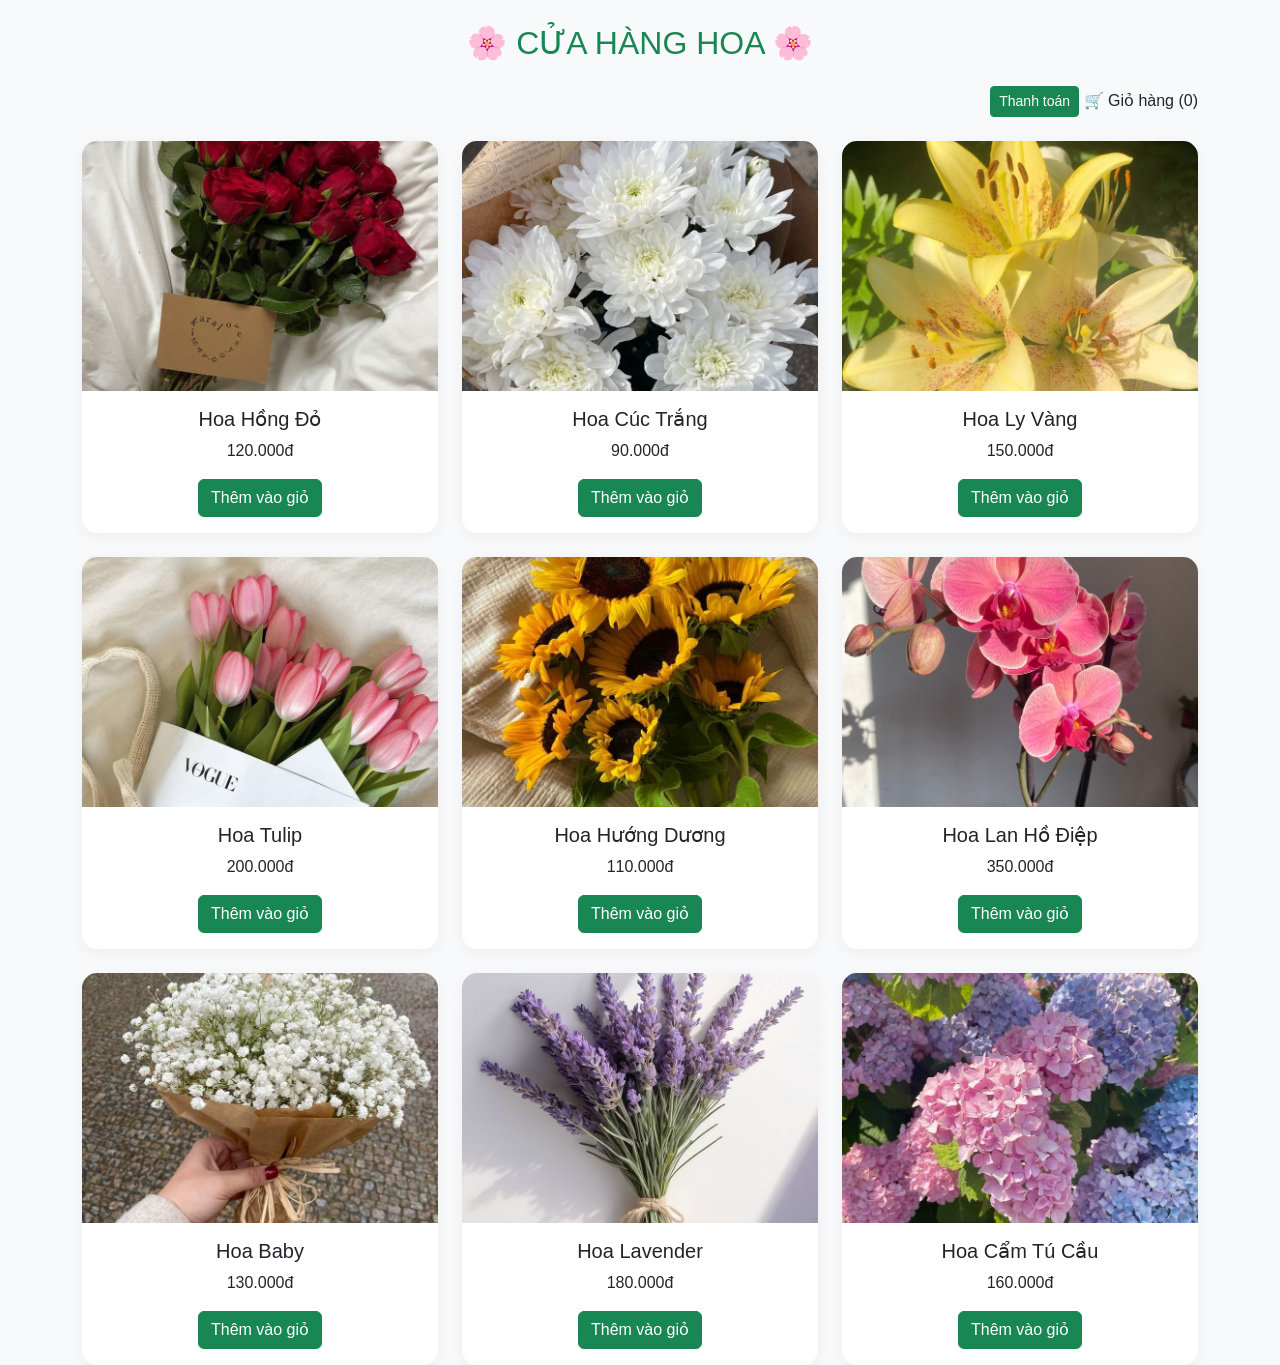
==== index.html @ 5a32d1da "Add files via upload" ====
<!DOCTYPE html>
<html lang="vi">

<head>
    <meta charset="UTF-8">
    <meta name="viewport" content="width=device-width, initial-scale=1.0">
    <title>Cửa Hàng Hoa</title>
    <link href="https://cdn.jsdelivr.net/npm/bootstrap@5.3.3/dist/css/bootstrap.min.css" rel="stylesheet">
    <link rel="stylesheet" href="style.css">
</head>

<body>

<div class="container mt-4">

    <h2 class="text-center text-success mb-4">
        🌸 CỬA HÀNG HOA 🌸
    </h2>

    <div class="position-relative mb-4 text-end">
       <button class="btn btn-sm btn-success w-40" onclick="openCheckout()">Thanh toán</button>
            🛒 Giỏ hàng (<span id="cart-count">0</span>)
        </button>

        <div id="cart-box" class="position-absolute end-0 bg-white border rounded shadow p-3 text-start" 
             style="display: none; width: 320px; z-index: 1000; top: 45px;">
            <h5 class="text-success border-bottom pb-2">Giỏ Hàng Của Bạn</h5>
            
            <div id="cart-items" style="max-height: 300px; overflow-y: auto;">
                <p class="text-muted text-center py-3">Giỏ hàng trống</p>
            </div>

            <div class="mt-3">
                <p class="fw-bold">Tổng tiền: <span id="total" class="text-danger">0</span>đ</p>
                <div class="d-flex gap-2">
                    <button class="btn btn-sm btn-secondary w-50" onclick="clearCart()">Xóa tất cả</button>
                    <button class="btn btn-sm btn-success w-50" onclick="alert('Tính năng thanh toán đang phát triển!')">Thanh toán</button>
                </div>
            </div>
        </div>
    </div>

    <div class="row row-cols-1 row-cols-md-3 g-4">

        <div class="col">
            <div class="card">
                <img src="images/hoa1.jpg" class="card-img-top">
                <div class="card-body text-center">
                    <h5>Hoa Hồng Đỏ</h5>
                    <p>120.000đ</p>
                    <button class="btn btn-success" onclick="addToCart('Hoa Hồng Đỏ', 120000)">
                        Thêm vào giỏ
                    </button>
                </div>
            </div>
        </div>

        <div class="col">
            <div class="card">
                <img src="images/hoa2.jpg" class="card-img-top">
                <div class="card-body text-center">
                    <h5>Hoa Cúc Trắng</h5>
                    <p>90.000đ</p>
                    <button class="btn btn-success" onclick="addToCart('Hoa Cúc Trắng', 90000)">
                        Thêm vào giỏ
                    </button>
                </div>
            </div>
        </div>

        <div class="col">
            <div class="card">
                <img src="images/hoa3.jpg" class="card-img-top">
                <div class="card-body text-center">
                    <h5>Hoa Ly Vàng</h5>
                    <p>150.000đ</p>
                    <button class="btn btn-success" onclick="addToCart('Hoa Ly Vàng', 150000)">
                        Thêm vào giỏ
                    </button>
                </div>
            </div>
        </div>

        <div class="col">
            <div class="card">
                <img src="images/hoa4.jpg" class="card-img-top">
                <div class="card-body text-center">
                    <h5>Hoa Tulip</h5>
                    <p>200.000đ</p>
                    <button class="btn btn-success" onclick="addToCart('Hoa Tulip', 200000)">
                        Thêm vào giỏ
                    </button>
                </div>
            </div>
        </div>

        <div class="col">
            <div class="card">
                <img src="images/hoa5.jpg" class="card-img-top">
                <div class="card-body text-center">
                    <h5>Hoa Hướng Dương</h5>
                    <p>110.000đ</p>
                    <button class="btn btn-success" onclick="addToCart('Hoa Hướng Dương', 110000)">
                        Thêm vào giỏ
                    </button>
                </div>
            </div>
        </div>

        <div class="col">
            <div class="card">
                <img src="images/hoa6.jpg" class="card-img-top">
                <div class="card-body text-center">
                    <h5>Hoa Lan Hồ Điệp</h5>
                    <p>350.000đ</p>
                    <button class="btn btn-success" onclick="addToCart('Hoa Lan Hồ Điệp', 350000)">
                        Thêm vào giỏ
                    </button>
                </div>
            </div>
        </div>

        <div class="col">
            <div class="card">
                <img src="images/hoa7.jpg" class="card-img-top">
                <div class="card-body text-center">
                    <h5>Hoa Baby</h5>
                    <p>130.000đ</p>
                    <button class="btn btn-success" onclick="addToCart('Hoa Baby', 130000)">
                        Thêm vào giỏ
                    </button>
                </div>
            </div>
        </div>

        <div class="col">
            <div class="card">
                <img src="images/hoa8.jpg" class="card-img-top">
                <div class="card-body text-center">
                    <h5>Hoa Lavender</h5>
                    <p>180.000đ</p>
                    <button class="btn btn-success" onclick="addToCart('Hoa Lavender', 180000)">
                        Thêm vào giỏ
                    </button>
                </div>
            </div>
        </div>

        <div class="col">
            <div class="card">
                <img src="images/hoa9.jpg" class="card-img-top">
                <div class="card-body text-center">
                    <h5>Hoa Cẩm Tú Cầu</h5>
                    <p>160.000đ</p>
                    <button class="btn btn-success" onclick="addToCart('Hoa Cẩm Tú Cầu', 160000)">
                        Thêm vào giỏ
                    </button>
                </div>
            </div>
        </div>

    </div>
</div>
<div id="checkout-modal" class="position-fixed top-0 start-0 w-100 h-100 d-none" 
     style="background: rgba(0,0,0,0.5); z-index: 2000; overflow-y: auto;">
    
    <div class="modal-dialog modal-dialog-centered mt-5" style="max-width: 500px; margin: auto;">
        <div class="modal-content bg-white rounded shadow p-4">
            
            <div class="d-flex justify-content-between align-items-center border-bottom pb-2 mb-3">
                <h4 class="text-success mb-0">🧾 Thông Tin Đặt Hàng</h4>
                <button class="btn-close border-0 bg-transparent fw-bold" onclick="closeCheckout()" style="font-size: 20px; cursor: pointer;">✕</button>
            </div>

            <div class="bg-light p-3 rounded mb-3">
                <h6 class="fw-bold text-secondary">Đơn hàng của bạn:</h6>
                <div id="checkout-items" style="max-height: 150px; overflow-y: auto; font-size: 14px;">
                    </div>
                <hr>
                <p class="mb-0 fw-bold text-end">Tổng thanh toán: <span id="checkout-total" class="text-danger">0</span>đ</p>
            </div>

            <form id="checkout-form" onsubmit="confirmOrder(event)">
                <div class="mb-3">
                    <label class="form-label fw-bold">Họ và tên người nhận</label>
                    <input type="text" id="cus-name" class="form-control" placeholder="Nguyễn Văn A" required>
                </div>
                <div class="mb-3">
                    <label class="form-label fw-bold">Số điện thoại</label>
                    <input type="tel" id="cus-phone" class="form-control" placeholder="0901234567" pattern="[0-9]{10}" title="Vui lòng nhập số điện thoại 10 chữ số" required>
                </div>
                <div class="mb-3">
                    <label class="form-label fw-bold">Địa chỉ giao hoa</label>
                    <textarea id="cus-address" class="form-control" rows="2" placeholder="Số 123, Đường ABC, Quận X, TP. Y" required></textarea>
                </div>
                <div class="mb-3">
                    <label class="form-label fw-bold">Phương thức thanh toán</label>
                    <select class="form-select">
                        <option value="cod">Thanh toán khi nhận hàng (COD)</option>
                        <option value="banking">Chuyển khoản ngân hàng (Qua mã QR)</option>
                    </select>
                </div>

                <div class="d-flex gap-2 mt-4">
                    <button type="button" class="btn btn-secondary w-50" onclick="closeCheckout()">Hủy bỏ</button>
                    <button type="submit" class="btn btn-success w-50">Xác nhận đặt hàng</button>
                </div>
            </form>

        </div>
    </div>
</div>
<script src="script.js"></script>

</body>
</html>
---- style.css ----
body {
    font-family: 'Segoe UI', Tahoma, Geneva, Verdana, sans-serif;
    background-color: #f8f9fa;
}

.card {
    border: none;
    border-radius: 15px;
    box-shadow: 0 4px 15px rgba(0,0,0,0.05);
    transition: transform 0.3s ease, box-shadow 0.3s ease;
}

.card:hover {
    transform: translateY(-5px);
    box-shadow: 0 10px 20px rgba(40, 167, 69, 0.15);
}

.card img {
    border-top-left-radius: 15px;
    border-top-right-radius: 15px;
    height: 250px;
    object-fit: cover; 
}

#cart-box {
    border: none !important;
    border-radius: 12px !important;
    box-shadow: 0 10px 30px rgba(0, 0, 0, 0.15) !important;
    background-color: #ffffff;
    transition: all 0.3s ease;
}

#cart-items::-webkit-scrollbar {
    width: 6px;
}
#cart-items::-webkit-scrollbar-track {
    background: #f1f1f1;
    border-radius: 10px;
}
#cart-items::-webkit-scrollbar-thumb {
    background: #28a745;
    border-radius: 10px;
}

#cart-items button {
    font-size: 12px;
    font-weight: bold;
    border-radius: 5px;
}
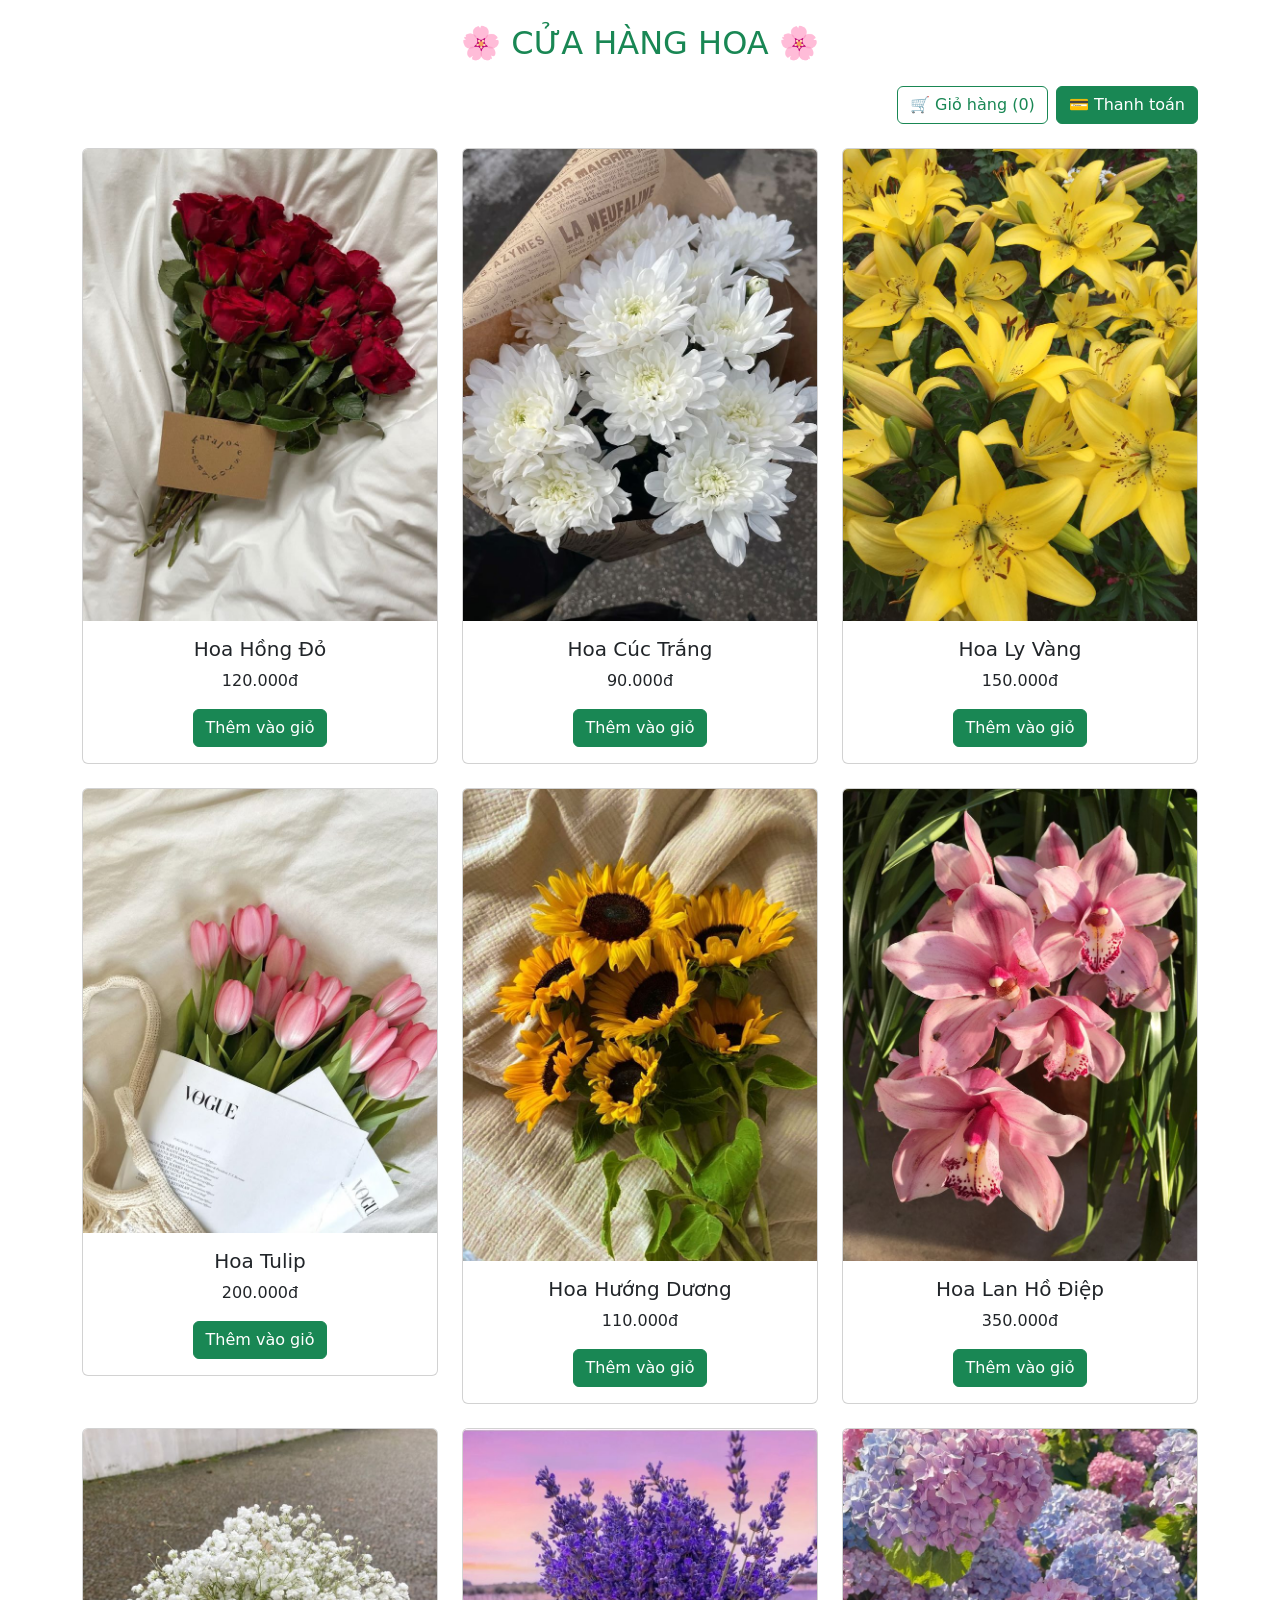
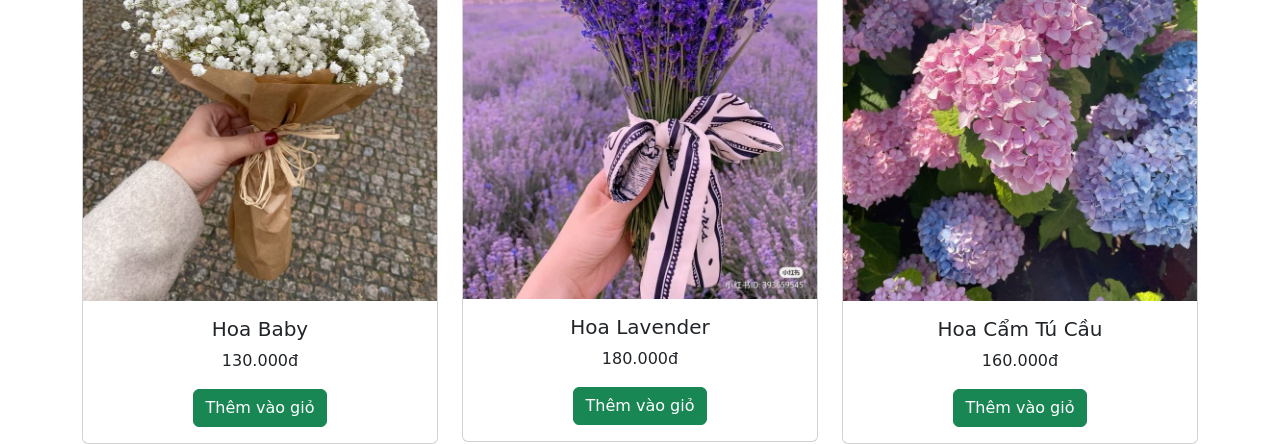
==== commit e8862eea: "Nop bai cuoi ky" ====
--- a/index.html
+++ b/index.html
@@ -1,216 +1,219 @@
-<!DOCTYPE html>
-<html lang="vi">
-
-<head>
-    <meta charset="UTF-8">
-    <meta name="viewport" content="width=device-width, initial-scale=1.0">
-    <title>Cửa Hàng Hoa</title>
-    <link href="https://cdn.jsdelivr.net/npm/bootstrap@5.3.3/dist/css/bootstrap.min.css" rel="stylesheet">
-    <link rel="stylesheet" href="style.css">
-</head>
-
-<body>
-
-<div class="container mt-4">
-
-    <h2 class="text-center text-success mb-4">
-        🌸 CỬA HÀNG HOA 🌸
-    </h2>
-
-    <div class="position-relative mb-4 text-end">
-       <button class="btn btn-sm btn-success w-40" onclick="openCheckout()">Thanh toán</button>
-            🛒 Giỏ hàng (<span id="cart-count">0</span>)
-        </button>
-
-        <div id="cart-box" class="position-absolute end-0 bg-white border rounded shadow p-3 text-start" 
-             style="display: none; width: 320px; z-index: 1000; top: 45px;">
-            <h5 class="text-success border-bottom pb-2">Giỏ Hàng Của Bạn</h5>
-            
-            <div id="cart-items" style="max-height: 300px; overflow-y: auto;">
-                <p class="text-muted text-center py-3">Giỏ hàng trống</p>
-            </div>
-
-            <div class="mt-3">
-                <p class="fw-bold">Tổng tiền: <span id="total" class="text-danger">0</span>đ</p>
-                <div class="d-flex gap-2">
-                    <button class="btn btn-sm btn-secondary w-50" onclick="clearCart()">Xóa tất cả</button>
-                    <button class="btn btn-sm btn-success w-50" onclick="alert('Tính năng thanh toán đang phát triển!')">Thanh toán</button>
-                </div>
-            </div>
-        </div>
-    </div>
-
-    <div class="row row-cols-1 row-cols-md-3 g-4">
-
-        <div class="col">
-            <div class="card">
-                <img src="images/hoa1.jpg" class="card-img-top">
-                <div class="card-body text-center">
-                    <h5>Hoa Hồng Đỏ</h5>
-                    <p>120.000đ</p>
-                    <button class="btn btn-success" onclick="addToCart('Hoa Hồng Đỏ', 120000)">
-                        Thêm vào giỏ
-                    </button>
-                </div>
-            </div>
-        </div>
-
-        <div class="col">
-            <div class="card">
-                <img src="images/hoa2.jpg" class="card-img-top">
-                <div class="card-body text-center">
-                    <h5>Hoa Cúc Trắng</h5>
-                    <p>90.000đ</p>
-                    <button class="btn btn-success" onclick="addToCart('Hoa Cúc Trắng', 90000)">
-                        Thêm vào giỏ
-                    </button>
-                </div>
-            </div>
-        </div>
-
-        <div class="col">
-            <div class="card">
-                <img src="images/hoa3.jpg" class="card-img-top">
-                <div class="card-body text-center">
-                    <h5>Hoa Ly Vàng</h5>
-                    <p>150.000đ</p>
-                    <button class="btn btn-success" onclick="addToCart('Hoa Ly Vàng', 150000)">
-                        Thêm vào giỏ
-                    </button>
-                </div>
-            </div>
-        </div>
-
-        <div class="col">
-            <div class="card">
-                <img src="images/hoa4.jpg" class="card-img-top">
-                <div class="card-body text-center">
-                    <h5>Hoa Tulip</h5>
-                    <p>200.000đ</p>
-                    <button class="btn btn-success" onclick="addToCart('Hoa Tulip', 200000)">
-                        Thêm vào giỏ
-                    </button>
-                </div>
-            </div>
-        </div>
-
-        <div class="col">
-            <div class="card">
-                <img src="images/hoa5.jpg" class="card-img-top">
-                <div class="card-body text-center">
-                    <h5>Hoa Hướng Dương</h5>
-                    <p>110.000đ</p>
-                    <button class="btn btn-success" onclick="addToCart('Hoa Hướng Dương', 110000)">
-                        Thêm vào giỏ
-                    </button>
-                </div>
-            </div>
-        </div>
-
-        <div class="col">
-            <div class="card">
-                <img src="images/hoa6.jpg" class="card-img-top">
-                <div class="card-body text-center">
-                    <h5>Hoa Lan Hồ Điệp</h5>
-                    <p>350.000đ</p>
-                    <button class="btn btn-success" onclick="addToCart('Hoa Lan Hồ Điệp', 350000)">
-                        Thêm vào giỏ
-                    </button>
-                </div>
-            </div>
-        </div>
-
-        <div class="col">
-            <div class="card">
-                <img src="images/hoa7.jpg" class="card-img-top">
-                <div class="card-body text-center">
-                    <h5>Hoa Baby</h5>
-                    <p>130.000đ</p>
-                    <button class="btn btn-success" onclick="addToCart('Hoa Baby', 130000)">
-                        Thêm vào giỏ
-                    </button>
-                </div>
-            </div>
-        </div>
-
-        <div class="col">
-            <div class="card">
-                <img src="images/hoa8.jpg" class="card-img-top">
-                <div class="card-body text-center">
-                    <h5>Hoa Lavender</h5>
-                    <p>180.000đ</p>
-                    <button class="btn btn-success" onclick="addToCart('Hoa Lavender', 180000)">
-                        Thêm vào giỏ
-                    </button>
-                </div>
-            </div>
-        </div>
-
-        <div class="col">
-            <div class="card">
-                <img src="images/hoa9.jpg" class="card-img-top">
-                <div class="card-body text-center">
-                    <h5>Hoa Cẩm Tú Cầu</h5>
-                    <p>160.000đ</p>
-                    <button class="btn btn-success" onclick="addToCart('Hoa Cẩm Tú Cầu', 160000)">
-                        Thêm vào giỏ
-                    </button>
-                </div>
-            </div>
-        </div>
-
-    </div>
-</div>
-<div id="checkout-modal" class="position-fixed top-0 start-0 w-100 h-100 d-none" 
-     style="background: rgba(0,0,0,0.5); z-index: 2000; overflow-y: auto;">
-    
-    <div class="modal-dialog modal-dialog-centered mt-5" style="max-width: 500px; margin: auto;">
-        <div class="modal-content bg-white rounded shadow p-4">
-            
-            <div class="d-flex justify-content-between align-items-center border-bottom pb-2 mb-3">
-                <h4 class="text-success mb-0">🧾 Thông Tin Đặt Hàng</h4>
-                <button class="btn-close border-0 bg-transparent fw-bold" onclick="closeCheckout()" style="font-size: 20px; cursor: pointer;">✕</button>
-            </div>
-
-            <div class="bg-light p-3 rounded mb-3">
-                <h6 class="fw-bold text-secondary">Đơn hàng của bạn:</h6>
-                <div id="checkout-items" style="max-height: 150px; overflow-y: auto; font-size: 14px;">
-                    </div>
-                <hr>
-                <p class="mb-0 fw-bold text-end">Tổng thanh toán: <span id="checkout-total" class="text-danger">0</span>đ</p>
-            </div>
-
-            <form id="checkout-form" onsubmit="confirmOrder(event)">
-                <div class="mb-3">
-                    <label class="form-label fw-bold">Họ và tên người nhận</label>
-                    <input type="text" id="cus-name" class="form-control" placeholder="Nguyễn Văn A" required>
-                </div>
-                <div class="mb-3">
-                    <label class="form-label fw-bold">Số điện thoại</label>
-                    <input type="tel" id="cus-phone" class="form-control" placeholder="0901234567" pattern="[0-9]{10}" title="Vui lòng nhập số điện thoại 10 chữ số" required>
-                </div>
-                <div class="mb-3">
-                    <label class="form-label fw-bold">Địa chỉ giao hoa</label>
-                    <textarea id="cus-address" class="form-control" rows="2" placeholder="Số 123, Đường ABC, Quận X, TP. Y" required></textarea>
-                </div>
-                <div class="mb-3">
-                    <label class="form-label fw-bold">Phương thức thanh toán</label>
-                    <select class="form-select">
-                        <option value="cod">Thanh toán khi nhận hàng (COD)</option>
-                        <option value="banking">Chuyển khoản ngân hàng (Qua mã QR)</option>
-                    </select>
-                </div>
-
-                <div class="d-flex gap-2 mt-4">
-                    <button type="button" class="btn btn-secondary w-50" onclick="closeCheckout()">Hủy bỏ</button>
-                    <button type="submit" class="btn btn-success w-50">Xác nhận đặt hàng</button>
-                </div>
-            </form>
-
-        </div>
-    </div>
-</div>
-<script src="script.js"></script>
-
-</body>
+<!DOCTYPE html>
+<html lang="vi">
+
+<head>
+    <meta charset="UTF-8">
+    <meta name="viewport" content="width=device-width, initial-scale=1.0">
+    <title>Cửa Hàng Hoa</title>
+    <link href="https://cdn.jsdelivr.net/npm/bootstrap@5.3.3/dist/css/bootstrap.min.css" rel="stylesheet">
+    <link rel="stylesheet" href="style.css">
+</head>
+
+<body>
+
+<div class="container mt-4">
+
+    <h2 class="text-center text-success mb-4">
+        🌸 CỬA HÀNG HOA 🌸
+    </h2>
+<div class="d-flex justify-content-end gap-2 mb-4">
+        <button class="btn btn-outline-success position-relative" onclick="toggleCartBox()">
+            🛒 Giỏ hàng (<span id="cart-count">0</span>)
+        </button>
+        
+        <button class="btn btn-success" onclick="openCheckout()">
+            💳 Thanh toán
+        </button>
+
+        <div id="cart-box" class="position-absolute end-0 bg-white border rounded shadow p-3 text-start" 
+             style="display: none; width: 320px; z-index: 1000; top: 45px;">
+            <h5 class="text-success border-bottom pb-2">Giỏ Hàng Của Bạn</h5>
+            
+            <div id="cart-items" style="max-height: 300px; overflow-y: auto;">
+                <p class="text-muted text-center py-3">Giỏ hàng trống</p>
+            </div>
+
+            <div class="mt-3">
+                <p class="fw-bold">Tổng tiền: <span id="total" class="text-danger">0</span>đ</p>
+                <div class="d-flex gap-2">
+                    <button class="btn btn-sm btn-secondary w-50" onclick="clearCart()">Xóa tất cả</button>
+                    <button class="btn btn-sm btn-success w-50" onclick="openCheckout()">Thanh toán</button>
+                </div>
+            </div>
+        </div>
+    </div>
+    
+    <div class="row row-cols-1 row-cols-md-3 g-4">
+
+        <div class="col">
+            <div class="card">
+                <img src="assets/images/hoa1.jpg" class="card-img-top">
+                <div class="card-body text-center">
+                    <h5>Hoa Hồng Đỏ</h5>
+                    <p>120.000đ</p>
+                    <button class="btn btn-success" onclick="addToCart('Hoa Hồng Đỏ', 120000)">
+                        Thêm vào giỏ
+                    </button>
+                </div>
+            </div>
+        </div>
+
+        <div class="col">
+            <div class="card">
+                <img src="assets/images/hoa2.jpg" class="card-img-top">
+                <div class="card-body text-center">
+                    <h5>Hoa Cúc Trắng</h5>
+                    <p>90.000đ</p>
+                    <button class="btn btn-success" onclick="addToCart('Hoa Cúc Trắng', 90000)">
+                        Thêm vào giỏ
+                    </button>
+                </div>
+            </div>
+        </div>
+
+        <div class="col">
+            <div class="card">
+                <img src="assets/images/hoa3.jpg" class="card-img-top">
+                <div class="card-body text-center">
+                    <h5>Hoa Ly Vàng</h5>
+                    <p>150.000đ</p>
+                    <button class="btn btn-success" onclick="addToCart('Hoa Ly Vàng', 150000)">
+                        Thêm vào giỏ
+                    </button>
+                </div>
+            </div>
+        </div>
+
+        <div class="col">
+            <div class="card">
+                <img src="assets/images/hoa4.jpg" class="card-img-top">
+                <div class="card-body text-center">
+                    <h5>Hoa Tulip</h5>
+                    <p>200.000đ</p>
+                    <button class="btn btn-success" onclick="addToCart('Hoa Tulip', 200000)">
+                        Thêm vào giỏ
+                    </button>
+                </div>
+            </div>
+        </div>
+
+        <div class="col">
+            <div class="card">
+                <img src="assets/images/hoa5.jpg" class="card-img-top">
+                <div class="card-body text-center">
+                    <h5>Hoa Hướng Dương</h5>
+                    <p>110.000đ</p>
+                    <button class="btn btn-success" onclick="addToCart('Hoa Hướng Dương', 110000)">
+                        Thêm vào giỏ
+                    </button>
+                </div>
+            </div>
+        </div>
+
+        <div class="col">
+            <div class="card">
+                <img src="assets/images/hoa6.jpg" class="card-img-top">
+                <div class="card-body text-center">
+                    <h5>Hoa Lan Hồ Điệp</h5>
+                    <p>350.000đ</p>
+                    <button class="btn btn-success" onclick="addToCart('Hoa Lan Hồ Điệp', 350000)">
+                        Thêm vào giỏ
+                    </button>
+                </div>
+            </div>
+        </div>
+
+        <div class="col">
+            <div class="card">
+                <img src="assets/images/hoa7.jpg" class="card-img-top">
+                <div class="card-body text-center">
+                    <h5>Hoa Baby</h5>
+                    <p>130.000đ</p>
+                    <button class="btn btn-success" onclick="addToCart('Hoa Baby', 130000)">
+                        Thêm vào giỏ
+                    </button>
+                </div>
+            </div>
+        </div>
+
+        <div class="col">
+            <div class="card">
+                <img src="assets/images/hoa8.jpg" class="card-img-top">
+                <div class="card-body text-center">
+                    <h5>Hoa Lavender</h5>
+                    <p>180.000đ</p>
+                    <button class="btn btn-success" onclick="addToCart('Hoa Lavender', 180000)">
+                        Thêm vào giỏ
+                    </button>
+                </div>
+            </div>
+        </div>
+
+        <div class="col">
+            <div class="card">
+                <img src="assets/images/hoa9.jpg" class="card-img-top">
+                <div class="card-body text-center">
+                    <h5>Hoa Cẩm Tú Cầu</h5>
+                    <p>160.000đ</p>
+                    <button class="btn btn-success" onclick="addToCart('Hoa Cẩm Tú Cầu', 160000)">
+                        Thêm vào giỏ
+                    </button>
+                </div>
+            </div>
+        </div>
+
+    </div>
+</div>
+<div id="checkout-modal" class="position-fixed top-0 start-0 w-100 h-100 d-none" 
+     style="background: rgba(0,0,0,0.5); z-index: 2000; overflow-y: auto;">
+    
+    <div class="modal-dialog modal-dialog-centered mt-5" style="max-width: 500px; margin: auto;">
+        <div class="modal-content bg-white rounded shadow p-4">
+            
+            <div class="d-flex justify-content-between align-items-center border-bottom pb-2 mb-3">
+                <h4 class="text-success mb-0">🧾 Thông Tin Đặt Hàng</h4>
+                <button class="btn-close border-0 bg-transparent fw-bold" onclick="closeCheckout()" style="font-size: 20px; cursor: pointer;">✕</button>
+            </div>
+
+            <div class="bg-light p-3 rounded mb-3">
+                <h6 class="fw-bold text-secondary">Đơn hàng của bạn:</h6>
+                <div id="checkout-items" style="max-height: 150px; overflow-y: auto; font-size: 14px;">
+                    </div>
+                <hr>
+                <p class="mb-0 fw-bold text-end">Tổng thanh toán: <span id="checkout-total" class="text-danger">0</span>đ</p>
+            </div>
+
+            <form id="checkout-form" onsubmit="confirmOrder(event)">
+                <div class="mb-3">
+                    <label class="form-label fw-bold">Họ và tên người nhận</label>
+                    <input type="text" id="cus-name" class="form-control" placeholder="Nguyễn Văn A" required>
+                </div>
+                <div class="mb-3">
+                    <label class="form-label fw-bold">Số điện thoại</label>
+                    <input type="tel" id="cus-phone" class="form-control" placeholder="0901234567" pattern="[0-9]{10}" title="Vui lòng nhập số điện thoại 10 chữ số" required>
+                </div>
+                <div class="mb-3">
+                    <label class="form-label fw-bold">Địa chỉ giao hoa</label>
+                    <textarea id="cus-address" class="form-control" rows="2" placeholder="Số 123, Đường ABC, Quận X, TP. Y" required></textarea>
+                </div>
+                <div class="mb-3">
+                    <label class="form-label fw-bold">Phương thức thanh toán</label>
+                    <select class="form-select">
+                        <option value="cod">Thanh toán khi nhận hàng (COD)</option>
+                        <option value="banking">Chuyển khoản ngân hàng (Qua mã QR)</option>
+                    </select>
+                </div>
+
+                <div class="d-flex gap-2 mt-4">
+                    <button type="button" class="btn btn-secondary w-50" onclick="closeCheckout()">Hủy bỏ</button>
+                    <button type="submit" class="btn btn-success w-50">Xác nhận đặt hàng</button>
+                </div>
+            </form>
+
+        </div>
+    </div>
+</div>
+<script src="script.js"></script>
+
+</body>
 </html>
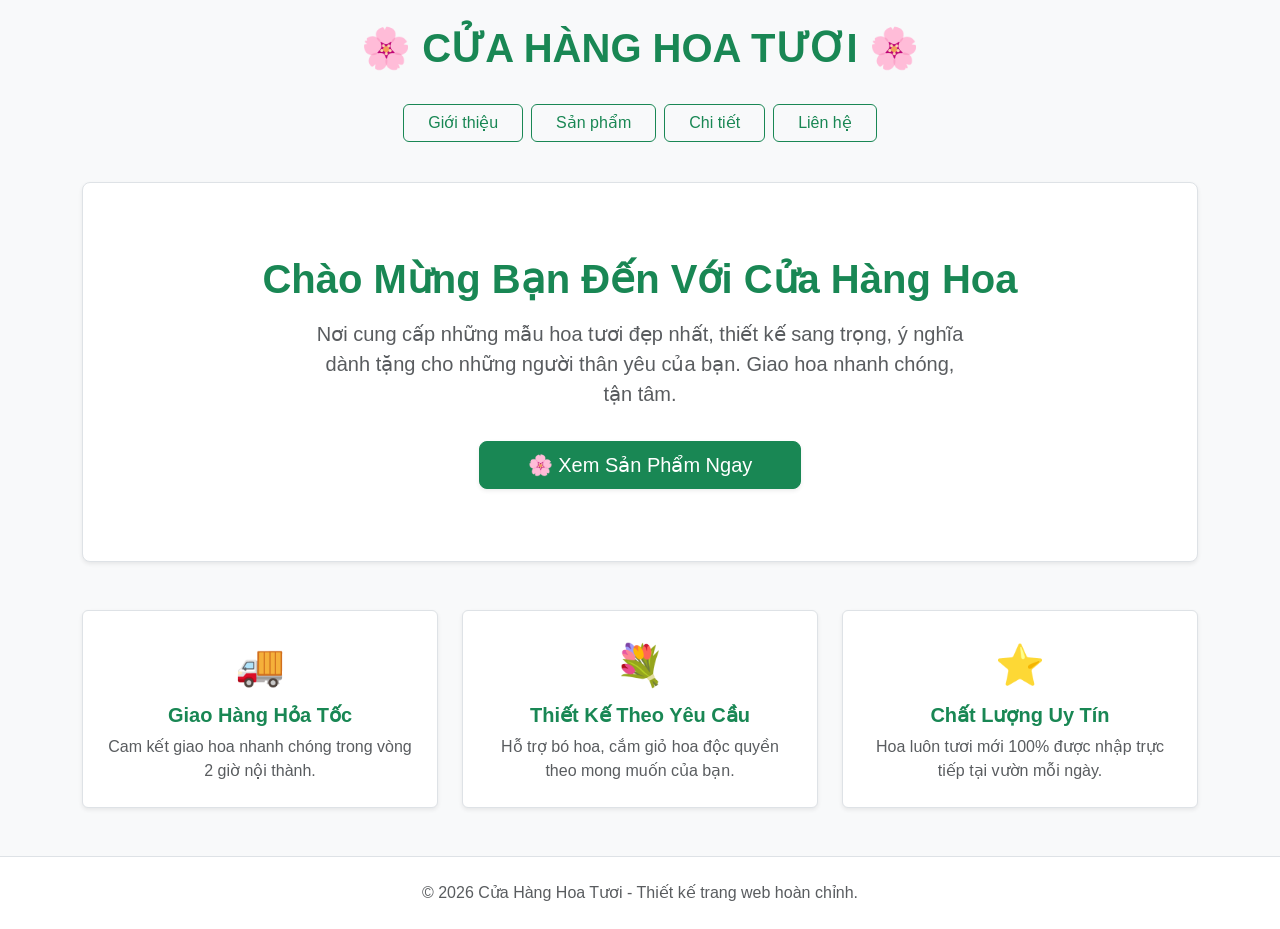
==== commit 996394b3: "Sửa lỗi menu điều hướng trang chủ và đồng bộ các trang con" ====
--- a/index.html
+++ b/index.html
@@ -1,219 +1,68 @@
 <!DOCTYPE html>
 <html lang="vi">
-
 <head>
     <meta charset="UTF-8">
     <meta name="viewport" content="width=device-width, initial-scale=1.0">
-    <title>Cửa Hàng Hoa</title>
+    <title>Trang Chủ - Cửa Hàng Hoa</title>
     <link href="https://cdn.jsdelivr.net/npm/bootstrap@5.3.3/dist/css/bootstrap.min.css" rel="stylesheet">
-    <link rel="stylesheet" href="style.css">
+    <link rel="stylesheet" href="css/style.css">
 </head>
+<body class="bg-light">
 
-<body>
+    <div class="container mt-4">
+        <h1 class="text-center text-success fw-bold mb-3">🌸 CỬA HÀNG HOA TƯƠI 🌸</h1>
+    </div>
 
-<div class="container mt-4">
+    <nav class="d-flex justify-content-center gap-2 p-3 mb-4">
+        <a href="html/gioi-thieu.html" class="btn btn-outline-success px-4">Giới thiệu</a>
+        <a href="html/san-pham.html" class="btn btn-outline-success px-4">Sản phẩm</a>
+        <a href="html/chi-tiet.html" class="btn btn-outline-success px-4">Chi tiết</a>
+        <a href="html/lien-he.html" class="btn btn-outline-success px-4">Liên hệ</a>
+    </nav>
 
-    <h2 class="text-center text-success mb-4">
-        🌸 CỬA HÀNG HOA 🌸
-    </h2>
-<div class="d-flex justify-content-end gap-2 mb-4">
-        <button class="btn btn-outline-success position-relative" onclick="toggleCartBox()">
-            🛒 Giỏ hàng (<span id="cart-count">0</span>)
-        </button>
-        
-        <button class="btn btn-success" onclick="openCheckout()">
-            💳 Thanh toán
-        </button>
+    <div class="container">
+        <div class="p-5 mb-4 bg-white rounded-3 shadow-sm border text-center">
+            <div class="container-fluid py-4">
+                <h2 class="display-6 fw-bold text-success">Chào Mừng Bạn Đến Với Cửa Hàng Hoa</h2>
+                <p class="col-md-8 mx-auto fs-5 text-muted mt-3">
+                    Nơi cung cấp những mẫu hoa tươi đẹp nhất, thiết kế sang trọng, ý nghĩa dành tặng cho những người thân yêu của bạn. Giao hoa nhanh chóng, tận tâm.
+                </p>
+                <a href="html/san-pham.html" class="btn btn-success btn-lg mt-3 px-5 shadow-sm">
+                    🌸 Xem Sản Phẩm Ngay
+                </a>
+            </div>
+        </div>
+    </div>
 
-        <div id="cart-box" class="position-absolute end-0 bg-white border rounded shadow p-3 text-start" 
-             style="display: none; width: 320px; z-index: 1000; top: 45px;">
-            <h5 class="text-success border-bottom pb-2">Giỏ Hàng Của Bạn</h5>
-            
-            <div id="cart-items" style="max-height: 300px; overflow-y: auto;">
-                <p class="text-muted text-center py-3">Giỏ hàng trống</p>
+    <div class="container my-5">
+        <div class="row g-4 text-center">
+            <div class="col-md-4">
+                <div class="p-4 bg-white rounded shadow-sm border h-100">
+                    <div class="fs-1 mb-2">🚚</div>
+                    <h5 class="fw-bold text-success">Giao Hàng Hỏa Tốc</h5>
+                    <p class="text-muted mb-0">Cam kết giao hoa nhanh chóng trong vòng 2 giờ nội thành.</p>
+                </div>
             </div>
-
-            <div class="mt-3">
-                <p class="fw-bold">Tổng tiền: <span id="total" class="text-danger">0</span>đ</p>
-                <div class="d-flex gap-2">
-                    <button class="btn btn-sm btn-secondary w-50" onclick="clearCart()">Xóa tất cả</button>
-                    <button class="btn btn-sm btn-success w-50" onclick="openCheckout()">Thanh toán</button>
+            <div class="col-md-4">
+                <div class="p-4 bg-white rounded shadow-sm border h-100">
+                    <div class="fs-1 mb-2">💐</div>
+                    <h5 class="fw-bold text-success">Thiết Kế Theo Yêu Cầu</h5>
+                    <p class="text-muted mb-0">Hỗ trợ bó hoa, cắm giỏ hoa độc quyền theo mong muốn của bạn.</p>
+                </div>
+            </div>
+            <div class="col-md-4">
+                <div class="p-4 bg-white rounded shadow-sm border h-100">
+                    <div class="fs-1 mb-2">⭐</div>
+                    <h5 class="fw-bold text-success">Chất Lượng Uy Tín</h5>
+                    <p class="text-muted mb-0">Hoa luôn tươi mới 100% được nhập trực tiếp tại vườn mỗi ngày.</p>
                 </div>
             </div>
         </div>
     </div>
-    
-    <div class="row row-cols-1 row-cols-md-3 g-4">
 
-        <div class="col">
-            <div class="card">
-                <img src="assets/images/hoa1.jpg" class="card-img-top">
-                <div class="card-body text-center">
-                    <h5>Hoa Hồng Đỏ</h5>
-                    <p>120.000đ</p>
-                    <button class="btn btn-success" onclick="addToCart('Hoa Hồng Đỏ', 120000)">
-                        Thêm vào giỏ
-                    </button>
-                </div>
-            </div>
-        </div>
-
-        <div class="col">
-            <div class="card">
-                <img src="assets/images/hoa2.jpg" class="card-img-top">
-                <div class="card-body text-center">
-                    <h5>Hoa Cúc Trắng</h5>
-                    <p>90.000đ</p>
-                    <button class="btn btn-success" onclick="addToCart('Hoa Cúc Trắng', 90000)">
-                        Thêm vào giỏ
-                    </button>
-                </div>
-            </div>
-        </div>
-
-        <div class="col">
-            <div class="card">
-                <img src="assets/images/hoa3.jpg" class="card-img-top">
-                <div class="card-body text-center">
-                    <h5>Hoa Ly Vàng</h5>
-                    <p>150.000đ</p>
-                    <button class="btn btn-success" onclick="addToCart('Hoa Ly Vàng', 150000)">
-                        Thêm vào giỏ
-                    </button>
-                </div>
-            </div>
-        </div>
-
-        <div class="col">
-            <div class="card">
-                <img src="assets/images/hoa4.jpg" class="card-img-top">
-                <div class="card-body text-center">
-                    <h5>Hoa Tulip</h5>
-                    <p>200.000đ</p>
-                    <button class="btn btn-success" onclick="addToCart('Hoa Tulip', 200000)">
-                        Thêm vào giỏ
-                    </button>
-                </div>
-            </div>
-        </div>
-
-        <div class="col">
-            <div class="card">
-                <img src="assets/images/hoa5.jpg" class="card-img-top">
-                <div class="card-body text-center">
-                    <h5>Hoa Hướng Dương</h5>
-                    <p>110.000đ</p>
-                    <button class="btn btn-success" onclick="addToCart('Hoa Hướng Dương', 110000)">
-                        Thêm vào giỏ
-                    </button>
-                </div>
-            </div>
-        </div>
-
-        <div class="col">
-            <div class="card">
-                <img src="assets/images/hoa6.jpg" class="card-img-top">
-                <div class="card-body text-center">
-                    <h5>Hoa Lan Hồ Điệp</h5>
-                    <p>350.000đ</p>
-                    <button class="btn btn-success" onclick="addToCart('Hoa Lan Hồ Điệp', 350000)">
-                        Thêm vào giỏ
-                    </button>
-                </div>
-            </div>
-        </div>
-
-        <div class="col">
-            <div class="card">
-                <img src="assets/images/hoa7.jpg" class="card-img-top">
-                <div class="card-body text-center">
-                    <h5>Hoa Baby</h5>
-                    <p>130.000đ</p>
-                    <button class="btn btn-success" onclick="addToCart('Hoa Baby', 130000)">
-                        Thêm vào giỏ
-                    </button>
-                </div>
-            </div>
-        </div>
-
-        <div class="col">
-            <div class="card">
-                <img src="assets/images/hoa8.jpg" class="card-img-top">
-                <div class="card-body text-center">
-                    <h5>Hoa Lavender</h5>
-                    <p>180.000đ</p>
-                    <button class="btn btn-success" onclick="addToCart('Hoa Lavender', 180000)">
-                        Thêm vào giỏ
-                    </button>
-                </div>
-            </div>
-        </div>
-
-        <div class="col">
-            <div class="card">
-                <img src="assets/images/hoa9.jpg" class="card-img-top">
-                <div class="card-body text-center">
-                    <h5>Hoa Cẩm Tú Cầu</h5>
-                    <p>160.000đ</p>
-                    <button class="btn btn-success" onclick="addToCart('Hoa Cẩm Tú Cầu', 160000)">
-                        Thêm vào giỏ
-                    </button>
-                </div>
-            </div>
-        </div>
-
-    </div>
-</div>
-<div id="checkout-modal" class="position-fixed top-0 start-0 w-100 h-100 d-none" 
-     style="background: rgba(0,0,0,0.5); z-index: 2000; overflow-y: auto;">
-    
-    <div class="modal-dialog modal-dialog-centered mt-5" style="max-width: 500px; margin: auto;">
-        <div class="modal-content bg-white rounded shadow p-4">
-            
-            <div class="d-flex justify-content-between align-items-center border-bottom pb-2 mb-3">
-                <h4 class="text-success mb-0">🧾 Thông Tin Đặt Hàng</h4>
-                <button class="btn-close border-0 bg-transparent fw-bold" onclick="closeCheckout()" style="font-size: 20px; cursor: pointer;">✕</button>
-            </div>
-
-            <div class="bg-light p-3 rounded mb-3">
-                <h6 class="fw-bold text-secondary">Đơn hàng của bạn:</h6>
-                <div id="checkout-items" style="max-height: 150px; overflow-y: auto; font-size: 14px;">
-                    </div>
-                <hr>
-                <p class="mb-0 fw-bold text-end">Tổng thanh toán: <span id="checkout-total" class="text-danger">0</span>đ</p>
-            </div>
-
-            <form id="checkout-form" onsubmit="confirmOrder(event)">
-                <div class="mb-3">
-                    <label class="form-label fw-bold">Họ và tên người nhận</label>
-                    <input type="text" id="cus-name" class="form-control" placeholder="Nguyễn Văn A" required>
-                </div>
-                <div class="mb-3">
-                    <label class="form-label fw-bold">Số điện thoại</label>
-                    <input type="tel" id="cus-phone" class="form-control" placeholder="0901234567" pattern="[0-9]{10}" title="Vui lòng nhập số điện thoại 10 chữ số" required>
-                </div>
-                <div class="mb-3">
-                    <label class="form-label fw-bold">Địa chỉ giao hoa</label>
-                    <textarea id="cus-address" class="form-control" rows="2" placeholder="Số 123, Đường ABC, Quận X, TP. Y" required></textarea>
-                </div>
-                <div class="mb-3">
-                    <label class="form-label fw-bold">Phương thức thanh toán</label>
-                    <select class="form-select">
-                        <option value="cod">Thanh toán khi nhận hàng (COD)</option>
-                        <option value="banking">Chuyển khoản ngân hàng (Qua mã QR)</option>
-                    </select>
-                </div>
-
-                <div class="d-flex gap-2 mt-4">
-                    <button type="button" class="btn btn-secondary w-50" onclick="closeCheckout()">Hủy bỏ</button>
-                    <button type="submit" class="btn btn-success w-50">Xác nhận đặt hàng</button>
-                </div>
-            </form>
-
-        </div>
-    </div>
-</div>
-<script src="script.js"></script>
+    <footer class="text-center py-4 bg-white border-top text-muted mt-5">
+        <p class="mb-0">© 2026 Cửa Hàng Hoa Tươi - Thiết kế trang web hoàn chỉnh.</p>
+    </footer>
 
 </body>
 </html>
--- a/css/style.css
+++ b/css/style.css
@@ -0,0 +1,49 @@
+body {
+    font-family: 'Segoe UI', Tahoma, Geneva, Verdana, sans-serif;
+    background-color: #f8f9fa;
+}
+
+.card {
+    border: none;
+    border-radius: 15px;
+    box-shadow: 0 4px 15px rgba(0,0,0,0.05);
+    transition: transform 0.3s ease, box-shadow 0.3s ease;
+}
+
+.card:hover {
+    transform: translateY(-5px);
+    box-shadow: 0 10px 20px rgba(40, 167, 69, 0.15);
+}
+
+.card img {
+    border-top-left-radius: 15px;
+    border-top-right-radius: 15px;
+    height: 250px;
+    object-fit: cover; 
+}
+
+#cart-box {
+    border: none !important;
+    border-radius: 12px !important;
+    box-shadow: 0 10px 30px rgba(0, 0, 0, 0.15) !important;
+    background-color: #ffffff;
+    transition: all 0.3s ease;
+}
+
+#cart-items::-webkit-scrollbar {
+    width: 6px;
+}
+#cart-items::-webkit-scrollbar-track {
+    background: #f1f1f1;
+    border-radius: 10px;
+}
+#cart-items::-webkit-scrollbar-thumb {
+    background: #28a745;
+    border-radius: 10px;
+}
+
+#cart-items button {
+    font-size: 12px;
+    font-weight: bold;
+    border-radius: 5px;
+}
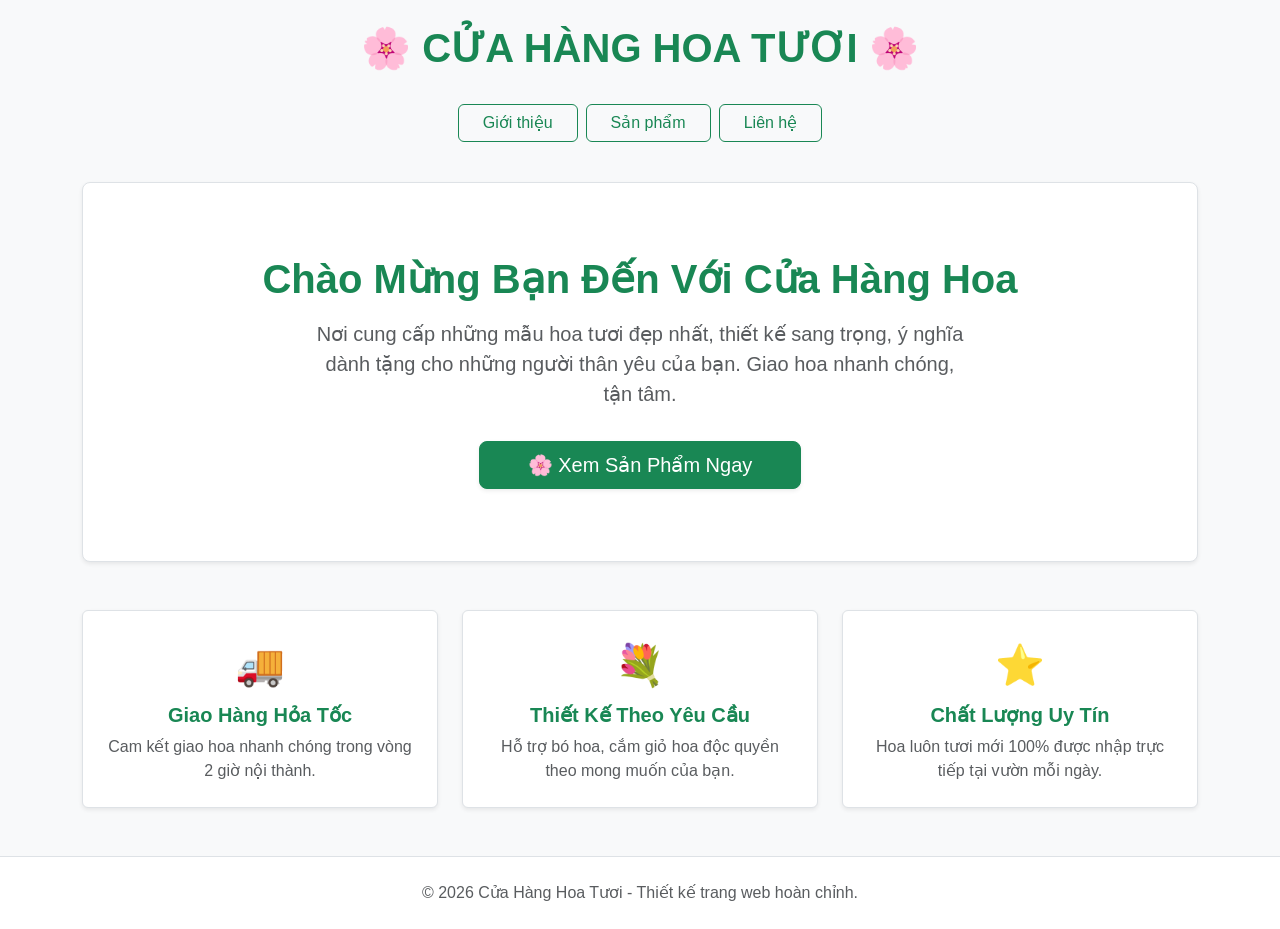
==== commit ba84dc7d: "tai len" ====
--- a/index.html
+++ b/index.html
@@ -16,7 +16,6 @@
     <nav class="d-flex justify-content-center gap-2 p-3 mb-4">
         <a href="html/gioi-thieu.html" class="btn btn-outline-success px-4">Giới thiệu</a>
         <a href="html/san-pham.html" class="btn btn-outline-success px-4">Sản phẩm</a>
-        <a href="html/chi-tiet.html" class="btn btn-outline-success px-4">Chi tiết</a>
         <a href="html/lien-he.html" class="btn btn-outline-success px-4">Liên hệ</a>
     </nav>
 
